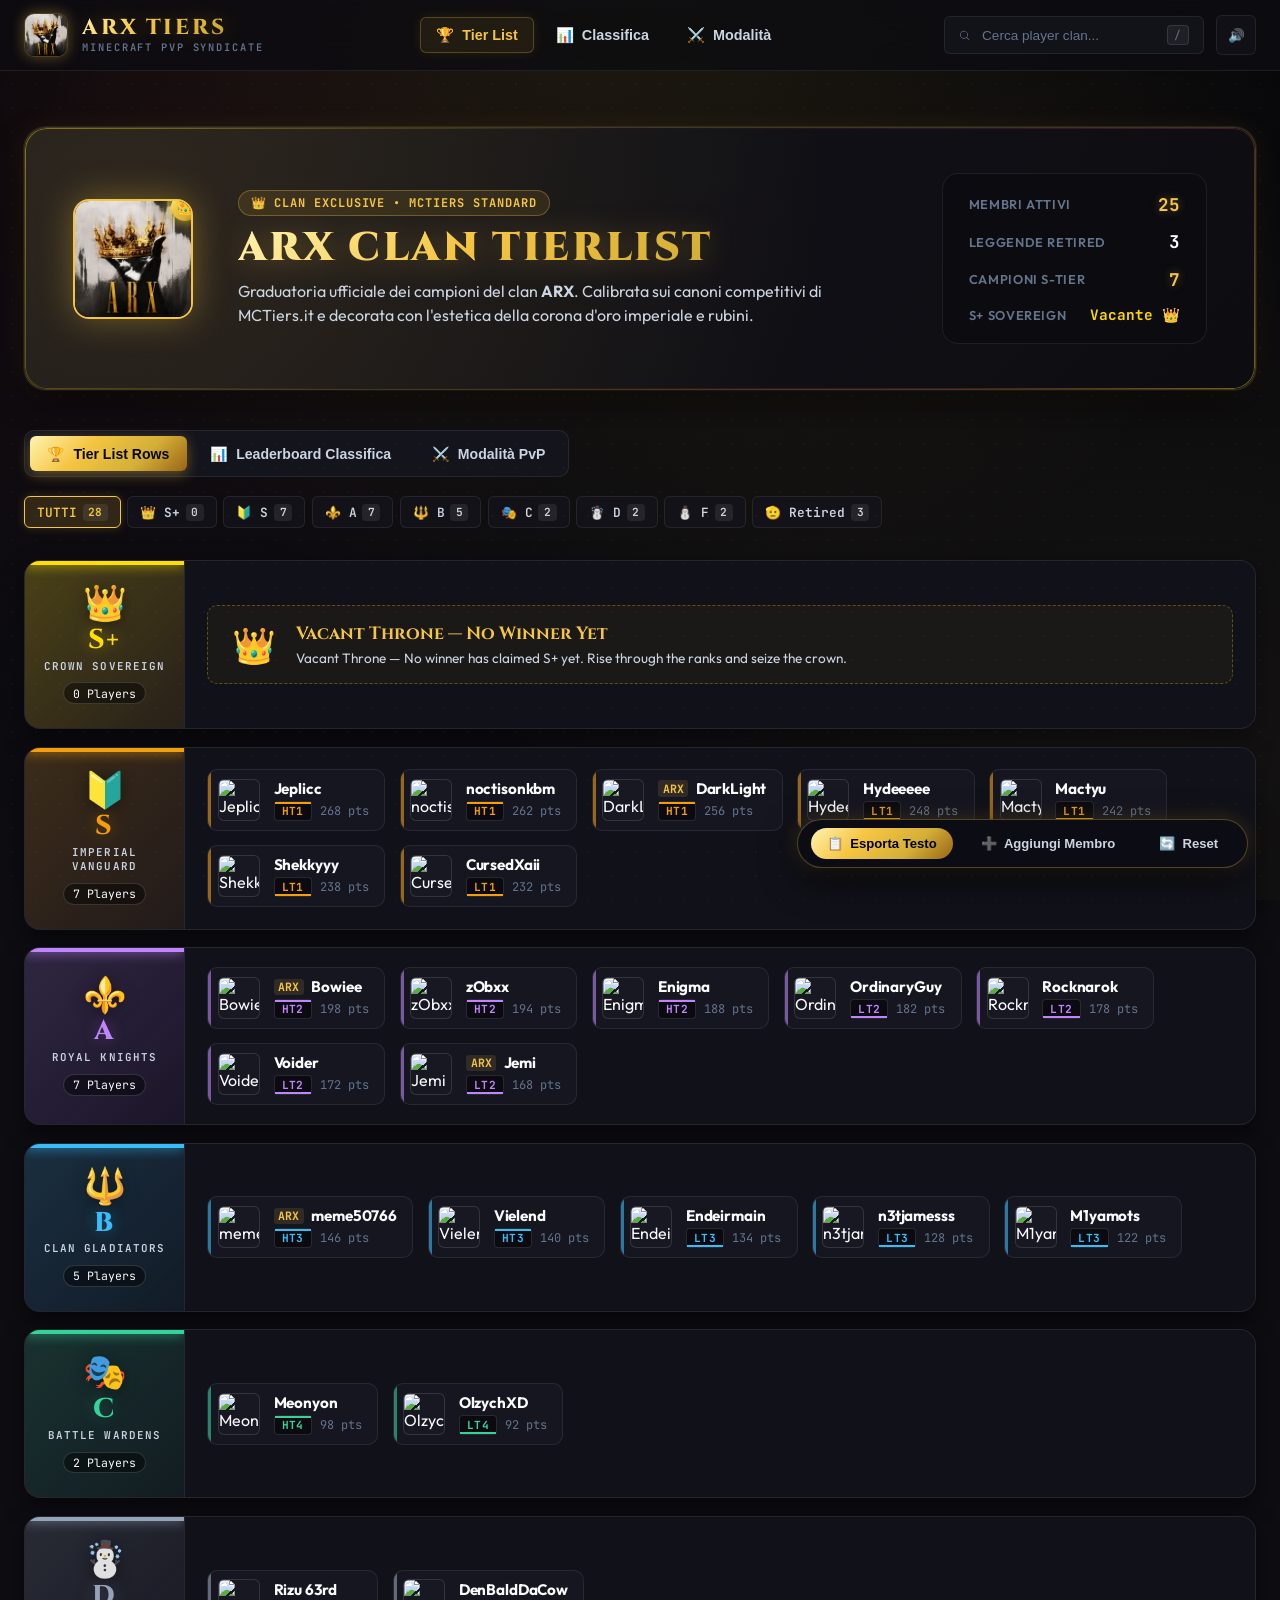
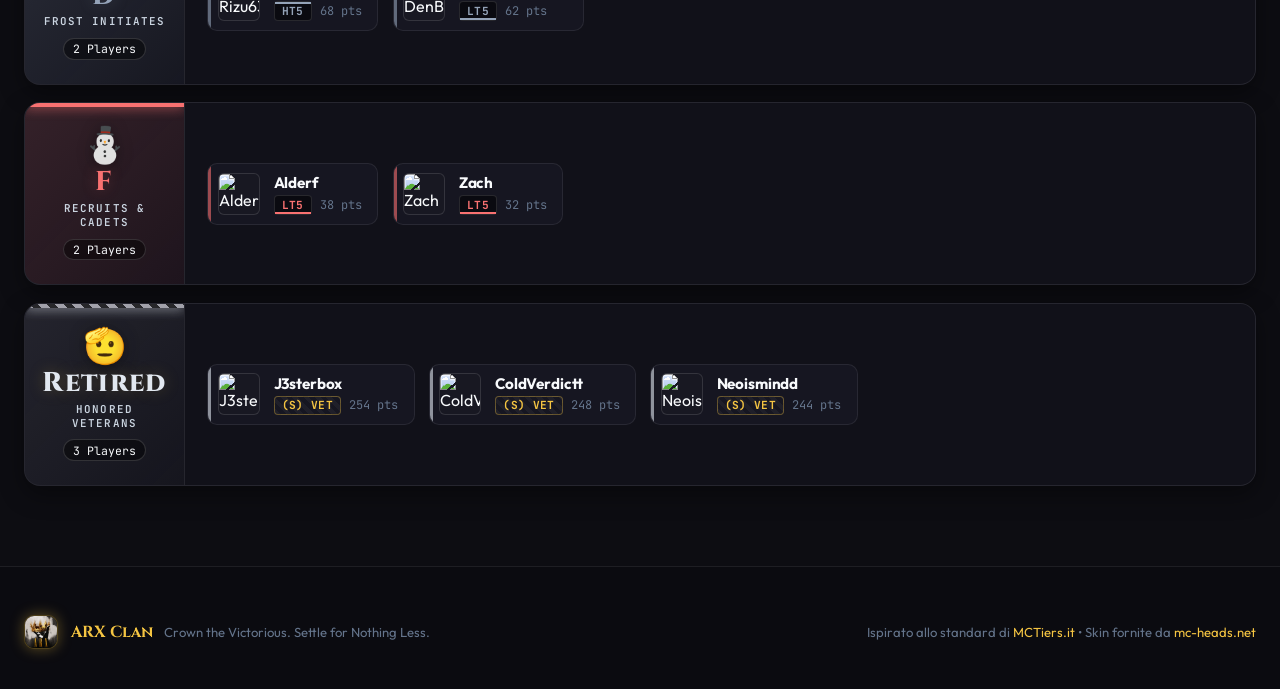
==== public/index.html @ 961ee4cd "feat(views): create standalone static tier list and GitHub Pages redirect" ====
<!DOCTYPE html>
<html lang="it" dir="ltr">
<head>
  <meta charset="UTF-8">
  <meta name="viewport" content="width=device-width, initial-scale=1.0, viewport-fit=cover">
  <title>ARX Clan | Official Minecraft PvP Tier List</title>
  <meta name="description" content="Official Minecraft PvP Tier List for clan ARX. Inspired by MCTiers standards and customized with royal crown gold and crimson aesthetics.">
  <link rel="icon" type="image/jpeg" href="images/arx_logo.jpg">
  
  <!-- Preconnect to Minecraft Avatar API -->
  <link rel="preconnect" href="https://mc-heads.net">
  <link rel="preconnect" href="https://minotar.net">
  
  <!-- CSS Stylesheet -->
  <link rel="stylesheet" href="css/arx-tierlist.css">
</head>
<body>

  <!-- Top Navigation Bar -->
  <header class="arx-header">
    <div class="nav-container">
      <a href="#" class="brand-wrapper">
        <div class="brand-logo-frame">
          <img src="images/arx_logo.jpg" alt="ARX Clan Logo" onerror="this.onerror=null; this.src='data:image/svg+xml;utf8,<svg xmlns=\'http://www.w3.org/2000/svg\' width=\'44\' height=\'44\'><rect width=\'44\' height=\'44\' fill=\'%2307070a\'/><text x=\'50%25\' y=\'65%25\' font-size=\'22\' text-anchor=\'middle\' fill=\'%23f5c542\'>👑</text></svg>';">
        </div>
        <div class="brand-titles">
          <span class="brand-name">ARX TIERS</span>
          <span class="brand-sub">Minecraft PvP Syndicate</span>
        </div>
      </a>

      <nav class="nav-menu">
        <button class="nav-link-btn active" data-view="tierlist">
          <span>🏆</span> Tier List
        </button>
        <button class="nav-link-btn" data-view="leaderboard">
          <span>📊</span> Classifica
        </button>
        <button class="nav-link-btn" data-view="gamemodes">
          <span>⚔️</span> Modalità
        </button>
      </nav>

      <div class="header-actions">
        <div class="search-bar-trigger">
          <svg width="15" height="15" fill="currentColor" viewBox="0 0 256 256"><path d="M229.66,218.34l-50.07-50.06a88.11,88.11,0,1,0-11.31,11.31l50.06,50.07a8,8,0,0,0,11.32-11.32ZM40,112a72,72,0,1,1,72,72A72.08,72.08,0,0,1,40,112Z"></path></svg>
          <input type="text" id="globalSearchInput" placeholder="Cerca player clan..." autocomplete="off">
          <kbd class="kbd-shortcut">/</kbd>
        </div>
        <button class="icon-btn" id="soundToggleBtn" title="Audio Effetti">🔊</button>
      </div>
    </div>
  </header>

  <!-- Hero Clan Banner -->
  <section class="clan-hero-banner">
    <div class="banner-glass-card">
      <div class="banner-emblem">
        <img src="images/arx_logo.jpg" alt="ARX Crown" onerror="this.onerror=null; this.src='data:image/svg+xml;utf8,<svg xmlns=\'http://www.w3.org/2000/svg\' width=\'120\' height=\'120\'><rect width=\'120\' height=\'120\' fill=\'%2307070a\'/><text x=\'50%25\' y=\'65%25\' font-size=\'50\' text-anchor=\'middle\' fill=\'%23f5c542\'>👑</text></svg>';">
        <div class="crown-badge-float">👑</div>
      </div>
      <div class="banner-info">
        <div class="clan-badge-tag">
          <span>👑</span> CLAN EXCLUSIVE • MCTIERS STANDARD
        </div>
        <h1 class="banner-title">ARX CLAN TIERLIST</h1>
        <p class="banner-desc">
          Graduatoria ufficiale dei campioni del clan <strong>ARX</strong>. Calibrata sui canoni competitivi di MCTiers.it e decorata con l'estetica della corona d'oro imperiale e rubini.
        </p>
      </div>
      <div class="banner-stats">
        <div class="stat-item">
          <span class="stat-label">Membri Attivi</span>
          <span class="stat-value gold" id="statActive">24</span>
        </div>
        <div class="stat-item">
          <span class="stat-label">Leggende Retired</span>
          <span class="stat-value" id="statRetired">3</span>
        </div>
        <div class="stat-item">
          <span class="stat-label">Campioni S-Tier</span>
          <span class="stat-value gold" id="statSTier">7</span>
        </div>
        <div class="stat-item">
          <span class="stat-label">S+ Sovereign</span>
          <span class="stat-value" style="color: #ffd700; font-size: 0.9rem;">Vacante 👑</span>
        </div>
      </div>
    </div>
  </section>

  <!-- View Switcher & Tier Filter Pills -->
  <section class="controls-container">
    <div class="view-tabs">
      <button class="view-tab-btn active" data-view="tierlist">
        <span>🏆</span> Tier List Rows
      </button>
      <button class="view-tab-btn" data-view="leaderboard">
        <span>📊</span> Leaderboard Classifica
      </button>
      <button class="view-tab-btn" data-view="gamemodes">
        <span>⚔️</span> Modalità PvP
      </button>
    </div>

    <div class="tier-pills-filter" id="tierFilterPills">
      <!-- Generated via JS -->
    </div>
  </section>

  <!-- Main Content Area -->
  <main class="tierlist-main-section" id="mainContentArea">
    <!-- Rendered dynamically via arx-app.js -->
  </main>

  <!-- Floating Editor / Action Bar -->
  <div class="editor-floating-bar">
    <button class="editor-btn primary" id="exportTierlistBtn" title="Esporta Tier List in testo">
      <span>📋</span> Esporta Testo
    </button>
    <button class="editor-btn ghost" id="addMemberBtn" title="Aggiungi nuovo membro">
      <span>➕</span> Aggiungi Membro
    </button>
    <button class="editor-btn ghost" id="resetRosterBtn" title="Ripristina roster iniziale">
      <span>🔄</span> Reset
    </button>
  </div>

  <!-- Player 3D Skin Modal Backdrop -->
  <div class="modal-backdrop" id="playerModalBackdrop">
    <div id="playerModalContent">
      <!-- Populated dynamically via openPlayerModal() -->
    </div>
  </div>

  <!-- Floating Toast Notification -->
  <div class="toast-notice" id="toastNotice">
    <span>👑</span> <span>Notifica ARX</span>
  </div>

  <!-- Footer -->
  <footer class="arx-footer">
    <div class="footer-content">
      <div class="footer-brand">
        <div class="brand-logo-frame" style="width: 34px; height: 34px;">
          <img src="images/arx_logo.jpg" alt="ARX">
        </div>
        <div>
          <span style="font-family: var(--font-display); font-weight: 700; color: var(--gold-primary);">ARX Clan</span>
          <span style="color: var(--text-muted); font-size: 0.82rem; margin-left: 0.5rem;">Crown the Victorious. Settle for Nothing Less.</span>
        </div>
      </div>
      <div class="footer-meta">
        Ispirato allo standard di <a href="https://www.mctiers.it/" target="_blank" rel="noopener noreferrer">MCTiers.it</a> • Skin fornite da <a href="https://mc-heads.net/" target="_blank" rel="noopener noreferrer">mc-heads.net</a>
      </div>
    </div>
  </footer>

  <!-- Scripts -->
  <script src="js/arx-data.js"></script>
  <script src="js/arx-app.js"></script>
</body>
</html>
---- public/css/arx-tierlist.css ----
/* ==========================================================================
   ARX CLAN TIER LIST - OFFICIAL STYLESHEET
   Inspired by MCTiers.it Architecture & Tailored to ARX Royal Crown Branding
   ========================================================================== */

@import url('https://fonts.googleapis.com/css2?family=Cinzel:wght@600;700;800;900&family=Outfit:wght@400;500;600;700;800&family=JetBrains+Mono:wght@500;600;700&display=swap');

:root {
  /* ARX Clan Color Palette - Derived from Royal Crown & Ruby Logo */
  --bg-darkest: #07070a;
  --bg-body: #0d0d12;
  --bg-card: #14141d;
  --bg-card-hover: #1b1b26;
  --bg-surface: #20202e;
  --bg-sunken: #0a0a0f;
  
  /* Imperial Gold Tones */
  --gold-pure: #ffd700;
  --gold-primary: #f5c542;
  --gold-accent: #e5a93c;
  --gold-dim: #996515;
  --gold-dark: #4d330b;
  --gold-glow: rgba(245, 197, 66, 0.35);
  --gold-glow-subtle: rgba(245, 197, 66, 0.12);
  --gold-gradient: linear-gradient(135deg, #fff3b0 0%, #f5c542 35%, #d4af37 70%, #996515 100%);
  --gold-border: rgba(245, 197, 66, 0.3);

  /* Ruby Jewel Highlights */
  --ruby-pure: #e63946;
  --ruby-dark: #8b0000;
  --ruby-glow: rgba(230, 57, 70, 0.35);

  /* Typography */
  --font-display: 'Cinzel', Georgia, serif;
  --font-sans: 'Outfit', -apple-system, BlinkMacSystemFont, 'Segoe UI', Roboto, sans-serif;
  --font-mono: 'JetBrains Mono', monospace;

  /* Text Colors */
  --text-main: #f8fafc;
  --text-secondary: #cbd5e1;
  --text-muted: #64748b;
  --text-dim: #475569;

  /* MCTiers Plate & Border Tokens */
  --border-rule: rgba(255, 255, 255, 0.08);
  --border-rule-strong: rgba(245, 197, 66, 0.25);
  --shadow-panel: 0 16px 36px -8px rgba(0, 0, 0, 0.65), 0 0 0 1px var(--border-rule);
  --shadow-gold: 0 8px 30px -4px rgba(245, 197, 66, 0.22);
  --radius-sm: 6px;
  --radius-md: 10px;
  --radius-lg: 16px;
  --radius-xl: 22px;
}

*, *::before, *::after {
  box-sizing: border-box;
  margin: 0;
  padding: 0;
}

html {
  font-family: var(--font-sans);
  background-color: var(--bg-body);
  color: var(--text-main);
  color-scheme: dark;
  scroll-behavior: smooth;
  -webkit-font-smoothing: antialiased;
}

body {
  min-height: 100vh;
  display: flex;
  flex-direction: column;
  position: relative;
  overflow-x: hidden;
  background: 
    radial-gradient(circle at 50% 0%, rgba(245, 197, 66, 0.09) 0%, transparent 60%),
    radial-gradient(circle at 10% 20%, rgba(230, 57, 70, 0.05) 0%, transparent 40%),
    radial-gradient(circle at 90% 80%, rgba(245, 197, 66, 0.04) 0%, transparent 50%),
    linear-gradient(180deg, var(--bg-darkest) 0%, var(--bg-body) 100%);
  background-attachment: fixed;
}

/* Gritty subtle textured overlay */
body::before {
  content: "";
  position: fixed;
  inset: 0;
  background-image: radial-gradient(rgba(255, 255, 255, 0.03) 1px, transparent 1px);
  background-size: 24px 24px;
  pointer-events: none;
  z-index: 0;
}

/* --------------------------------------------------------------------------
   HEADER & NAVIGATION
   -------------------------------------------------------------------------- */
.arx-header {
  position: sticky;
  top: 0;
  z-index: 100;
  background: rgba(13, 13, 18, 0.82);
  backdrop-filter: blur(18px) saturate(180%);
  border-bottom: 1px solid var(--border-rule);
  transition: border-color 0.2s ease, background 0.2s ease;
}

.arx-header.scrolled {
  border-bottom-color: rgba(245, 197, 66, 0.25);
  box-shadow: 0 10px 30px rgba(0, 0, 0, 0.5);
}

.nav-container {
  max-width: 1380px;
  margin: 0 auto;
  padding: 0 1.5rem;
  height: 70px;
  display: flex;
  align-items: center;
  justify-content: space-between;
  gap: 1.5rem;
}

.brand-wrapper {
  display: flex;
  align-items: center;
  gap: 0.9rem;
  text-decoration: none;
  color: inherit;
  transition: transform 0.2s ease;
}

.brand-wrapper:hover {
  transform: translateY(-1px);
}

.brand-logo-frame {
  width: 44px;
  height: 44px;
  border-radius: var(--radius-md);
  overflow: hidden;
  position: relative;
  border: 1px solid var(--gold-border);
  box-shadow: 0 0 14px var(--gold-glow);
  background: var(--bg-darkest);
  display: grid;
  place-items: center;
}

.brand-logo-frame img {
  width: 100%;
  height: 100%;
  object-fit: cover;
  transition: transform 0.3s ease;
}

.brand-wrapper:hover .brand-logo-frame img {
  transform: scale(1.08);
}

.brand-titles {
  display: flex;
  flex-direction: column;
}

.brand-name {
  font-family: var(--font-display);
  font-weight: 800;
  font-size: 1.35rem;
  letter-spacing: 0.12em;
  background: var(--gold-gradient);
  -webkit-background-clip: text;
  -webkit-text-fill-color: transparent;
  line-height: 1.1;
  text-shadow: 0 0 20px rgba(245, 197, 66, 0.3);
}

.brand-sub {
  font-family: var(--font-mono);
  font-size: 0.65rem;
  letter-spacing: 0.18em;
  color: var(--text-muted);
  text-transform: uppercase;
  font-weight: 600;
}

/* Nav Links */
.nav-menu {
  display: flex;
  align-items: center;
  gap: 0.35rem;
  list-style: none;
}

.nav-link-btn {
  display: inline-flex;
  align-items: center;
  gap: 0.5rem;
  padding: 0.55rem 0.95rem;
  border-radius: var(--radius-sm);
  color: var(--text-secondary);
  font-size: 0.9rem;
  font-weight: 600;
  text-decoration: none;
  transition: all 0.18s ease;
  border: 1px solid transparent;
  background: transparent;
  cursor: pointer;
}

.nav-link-btn:hover {
  color: var(--text-main);
  background: rgba(255, 255, 255, 0.05);
}

.nav-link-btn.active {
  color: var(--gold-primary);
  background: rgba(245, 197, 66, 0.08);
  border-color: rgba(245, 197, 66, 0.25);
  box-shadow: 0 0 12px rgba(245, 197, 66, 0.1);
}

/* Header Utilities */
.header-actions {
  display: flex;
  align-items: center;
  gap: 0.75rem;
}

.search-bar-trigger {
  display: flex;
  align-items: center;
  gap: 0.7rem;
  background: rgba(20, 20, 29, 0.8);
  border: 1px solid var(--border-rule);
  padding: 0.45rem 0.9rem;
  border-radius: var(--radius-sm);
  color: var(--text-muted);
  font-size: 0.85rem;
  cursor: pointer;
  transition: all 0.2s ease;
  min-width: 210px;
}

.search-bar-trigger:hover,
.search-bar-trigger:focus-within {
  border-color: var(--gold-border);
  background: var(--bg-card);
  color: var(--text-secondary);
  box-shadow: 0 0 16px rgba(245, 197, 66, 0.12);
}

.search-bar-trigger input {
  background: transparent;
  border: none;
  color: var(--text-main);
  outline: none;
  font-size: 0.85rem;
  width: 100%;
}

.search-bar-trigger input::placeholder {
  color: var(--text-muted);
}

.kbd-shortcut {
  font-family: var(--font-mono);
  font-size: 0.7rem;
  padding: 0.15rem 0.4rem;
  background: rgba(255, 255, 255, 0.06);
  border-radius: 4px;
  border: 1px solid rgba(255, 255, 255, 0.1);
  color: var(--text-muted);
}

.icon-btn {
  width: 40px;
  height: 40px;
  border-radius: var(--radius-sm);
  background: rgba(20, 20, 29, 0.6);
  border: 1px solid var(--border-rule);
  color: var(--text-secondary);
  display: grid;
  place-items: center;
  cursor: pointer;
  transition: all 0.2s ease;
}

.icon-btn:hover {
  background: var(--bg-card);
  border-color: var(--gold-border);
  color: var(--gold-primary);
  box-shadow: 0 0 14px rgba(245, 197, 66, 0.15);
}

/* --------------------------------------------------------------------------
   HERO CLAN BANNER
   -------------------------------------------------------------------------- */
.clan-hero-banner {
  position: relative;
  padding: 3.5rem 1.5rem 2.5rem;
  max-width: 1380px;
  margin: 0 auto;
  width: 100%;
  overflow: hidden;
}

.banner-glass-card {
  position: relative;
  background: linear-gradient(135deg, rgba(20, 20, 29, 0.85) 0%, rgba(13, 13, 18, 0.95) 100%);
  border: 1px solid rgba(245, 197, 66, 0.22);
  border-radius: var(--radius-xl);
  padding: 2.8rem 3rem;
  display: grid;
  grid-template-columns: auto 1fr auto;
  align-items: center;
  gap: 2.8rem;
  box-shadow: var(--shadow-panel), 0 0 30px rgba(245, 197, 66, 0.08);
  overflow: hidden;
}

.banner-glass-card::before {
  content: "";
  position: absolute;
  top: -50%;
  left: -20%;
  width: 140%;
  height: 200%;
  background: radial-gradient(circle at 20% 40%, rgba(245, 197, 66, 0.12) 0%, transparent 50%);
  pointer-events: none;
}

.banner-glass-card::after {
  content: "";
  position: absolute;
  inset: 0;
  border-radius: var(--radius-xl);
  padding: 1px;
  background: linear-gradient(135deg, rgba(255, 215, 0, 0.45), transparent 40%, rgba(230, 57, 70, 0.25) 80%, rgba(255, 215, 0, 0.45));
  -webkit-mask: linear-gradient(#fff 0 0) content-box, linear-gradient(#fff 0 0);
  -webkit-mask-composite: xor;
  mask-composite: exclude;
  pointer-events: none;
}

.banner-emblem {
  position: relative;
  width: 120px;
  height: 120px;
  border-radius: var(--radius-lg);
  overflow: hidden;
  border: 2px solid var(--gold-primary);
  box-shadow: 0 0 35px var(--gold-glow), inset 0 0 15px rgba(0, 0, 0, 0.8);
  background: #000;
  flex-shrink: 0;
}

.banner-emblem img {
  width: 100%;
  height: 100%;
  object-fit: cover;
  transition: transform 0.4s ease;
}

.banner-glass-card:hover .banner-emblem img {
  transform: scale(1.06);
}

.crown-badge-float {
  position: absolute;
  top: -8px;
  right: -8px;
  background: var(--gold-gradient);
  color: #000;
  width: 28px;
  height: 28px;
  border-radius: 50%;
  display: grid;
  place-items: center;
  font-size: 0.95rem;
  box-shadow: 0 0 12px rgba(255, 215, 0, 0.8);
  z-index: 2;
  animation: pulseCrown 3s ease-in-out infinite;
}

@keyframes pulseCrown {
  0%, 100% { transform: scale(1); filter: drop-shadow(0 0 4px gold); }
  50% { transform: scale(1.12); filter: drop-shadow(0 0 10px gold); }
}

.banner-info {
  display: flex;
  flex-direction: column;
  gap: 0.6rem;
  z-index: 1;
}

.clan-badge-tag {
  display: inline-flex;
  align-items: center;
  gap: 0.45rem;
  padding: 0.25rem 0.75rem;
  border-radius: 50px;
  background: rgba(245, 197, 66, 0.1);
  border: 1px solid rgba(245, 197, 66, 0.3);
  color: var(--gold-primary);
  font-family: var(--font-mono);
  font-size: 0.75rem;
  font-weight: 700;
  letter-spacing: 0.08em;
  width: fit-content;
}

.banner-title {
  font-family: var(--font-display);
  font-size: 2.5rem;
  font-weight: 900;
  letter-spacing: 0.06em;
  line-height: 1.1;
  background: var(--gold-gradient);
  -webkit-background-clip: text;
  -webkit-text-fill-color: transparent;
  filter: drop-shadow(0 2px 14px rgba(245, 197, 66, 0.3));
}

.banner-desc {
  font-size: 1rem;
  color: var(--text-secondary);
  max-width: 650px;
  line-height: 1.5;
}

.banner-stats {
  display: flex;
  flex-direction: column;
  gap: 0.9rem;
  background: rgba(10, 10, 15, 0.6);
  padding: 1.2rem 1.6rem;
  border-radius: var(--radius-lg);
  border: 1px solid var(--border-rule);
  min-width: 220px;
  z-index: 1;
}

.stat-item {
  display: flex;
  justify-content: space-between;
  align-items: center;
  gap: 1.5rem;
}

.stat-label {
  font-size: 0.8rem;
  color: var(--text-muted);
  font-weight: 600;
  text-transform: uppercase;
  letter-spacing: 0.05em;
}

.stat-value {
  font-family: var(--font-mono);
  font-size: 1.1rem;
  font-weight: 700;
  color: var(--text-main);
}

.stat-value.gold {
  color: var(--gold-primary);
  text-shadow: 0 0 10px rgba(245, 197, 66, 0.4);
}

/* --------------------------------------------------------------------------
   VIEW CONTROLS & TIER FILTER BAR
   -------------------------------------------------------------------------- */
.controls-container {
  max-width: 1380px;
  margin: 0 auto 2rem;
  padding: 0 1.5rem;
  display: flex;
  flex-wrap: wrap;
  align-items: center;
  justify-content: space-between;
  gap: 1.2rem;
}

.view-tabs {
  display: inline-flex;
  align-items: center;
  gap: 0.35rem;
  background: var(--bg-card);
  padding: 0.3rem;
  border-radius: var(--radius-md);
  border: 1px solid var(--border-rule);
}

.view-tab-btn {
  display: inline-flex;
  align-items: center;
  gap: 0.5rem;
  padding: 0.6rem 1.1rem;
  border-radius: var(--radius-sm);
  background: transparent;
  border: none;
  color: var(--text-secondary);
  font-weight: 600;
  font-size: 0.88rem;
  cursor: pointer;
  transition: all 0.2s ease;
}

.view-tab-btn:hover {
  color: var(--text-main);
  background: rgba(255, 255, 255, 0.04);
}

.view-tab-btn.active {
  background: var(--gold-gradient);
  color: #07070a;
  font-weight: 700;
  box-shadow: 0 4px 14px rgba(245, 197, 66, 0.35);
}

.tier-pills-filter {
  display: flex;
  flex-wrap: wrap;
  align-items: center;
  gap: 0.4rem;
}

.pill-filter-btn {
  display: inline-flex;
  align-items: center;
  gap: 0.35rem;
  padding: 0.4rem 0.75rem;
  border-radius: var(--radius-sm);
  background: rgba(20, 20, 29, 0.7);
  border: 1px solid var(--border-rule);
  color: var(--text-secondary);
  font-size: 0.8rem;
  font-weight: 600;
  font-family: var(--font-mono);
  cursor: pointer;
  transition: all 0.18s ease;
}

.pill-filter-btn:hover {
  border-color: rgba(245, 197, 66, 0.3);
  color: var(--text-main);
  transform: translateY(-1px);
}

.pill-filter-btn.active {
  background: rgba(245, 197, 66, 0.15);
  border-color: var(--gold-primary);
  color: var(--gold-primary);
  box-shadow: 0 0 10px rgba(245, 197, 66, 0.2);
}

.pill-count {
  background: rgba(255, 255, 255, 0.08);
  padding: 0.1rem 0.35rem;
  border-radius: 4px;
  font-size: 0.7rem;
}

/* --------------------------------------------------------------------------
   MCTIERS TIERLIST ROWS LAYOUT
   -------------------------------------------------------------------------- */
.tierlist-main-section {
  max-width: 1380px;
  margin: 0 auto;
  padding: 0 1.5rem 5rem;
  width: 100%;
}

.tier-rows-wrapper {
  display: flex;
  flex-direction: column;
  gap: 1.1rem;
}

.tier-row {
  display: grid;
  grid-template-columns: 160px 1fr;
  background: var(--bg-card);
  border-radius: var(--radius-lg);
  border: 1px solid var(--border-rule);
  overflow: hidden;
  transition: all 0.25s ease;
  box-shadow: 0 8px 24px rgba(0, 0, 0, 0.4);
}

.tier-row:hover {
  border-color: rgba(245, 197, 66, 0.35);
  box-shadow: 0 12px 32px rgba(0, 0, 0, 0.55), 0 0 20px rgba(245, 197, 66, 0.08);
  transform: translateY(-2px);
}

/* Left Tier Badge Plate */
.tier-badge-plate {
  display: flex;
  flex-direction: column;
  align-items: center;
  justify-content: center;
  padding: 1.5rem 1rem;
  position: relative;
  text-align: center;
  user-select: none;
  overflow: hidden;
  border-right: 1px solid var(--border-rule);
}

.tier-badge-plate::before {
  content: "";
  position: absolute;
  inset: 0;
  background: var(--tier-bg);
  opacity: 0.9;
  z-index: 0;
}

.tier-badge-plate::after {
  content: "";
  position: absolute;
  top: 0;
  left: 0;
  right: 0;
  height: 4px;
  background: var(--tier-color);
  box-shadow: 0 0 12px var(--tier-color);
  z-index: 1;
}

.tier-row.retired .tier-badge-plate::after {
  background: repeating-linear-gradient(45deg, #a1a1aa, #a1a1aa 6px, #27272a 6px, #27272a 12px);
}

.tier-symbol {
  font-size: 2.2rem;
  line-height: 1;
  margin-bottom: 0.35rem;
  position: relative;
  z-index: 1;
  filter: drop-shadow(0 2px 8px rgba(0,0,0,0.4));
}

.tier-name {
  font-family: var(--font-display);
  font-weight: 800;
  font-size: 1.7rem;
  line-height: 1;
  letter-spacing: 0.05em;
  color: var(--tier-color);
  text-shadow: 0 0 16px var(--tier-glow);
  position: relative;
  z-index: 1;
}

.tier-sublabel {
  font-family: var(--font-mono);
  font-size: 0.68rem;
  font-weight: 600;
  letter-spacing: 0.1em;
  text-transform: uppercase;
  color: var(--text-secondary);
  margin-top: 0.35rem;
  position: relative;
  z-index: 1;
}

.tier-count-tag {
  position: relative;
  z-index: 1;
  margin-top: 0.6rem;
  font-family: var(--font-mono);
  font-size: 0.72rem;
  padding: 0.15rem 0.55rem;
  background: rgba(0, 0, 0, 0.45);
  border-radius: 50px;
  border: 1px solid rgba(255, 255, 255, 0.15);
  color: var(--text-main);
}

/* Right Players Roster Grid */
.tier-players-rack {
  padding: 1.2rem 1.4rem;
  display: flex;
  flex-wrap: wrap;
  align-items: center;
  align-content: center;
  gap: 0.9rem;
  min-height: 120px;
  background: rgba(16, 16, 23, 0.7);
}

/* Empty / Vacant State */
.vacant-roster-box {
  display: flex;
  align-items: center;
  gap: 1.2rem;
  padding: 1rem 1.5rem;
  background: rgba(255, 215, 0, 0.04);
  border: 1px dashed rgba(255, 215, 0, 0.3);
  border-radius: var(--radius-md);
  width: 100%;
}

.vacant-icon {
  font-size: 2.2rem;
  animation: floatVacant 3s ease-in-out infinite;
}

@keyframes floatVacant {
  0%, 100% { transform: translateY(0); }
  50% { transform: translateY(-4px); }
}

.vacant-title {
  font-family: var(--font-display);
  font-size: 1.1rem;
  font-weight: 700;
  color: var(--gold-primary);
  margin-bottom: 0.2rem;
}

.vacant-sub {
  font-size: 0.85rem;
  color: var(--text-secondary);
}

/* --------------------------------------------------------------------------
   PLAYER CARDS & MINECRAFT HEAD AVATARS
   -------------------------------------------------------------------------- */
.player-chip-card {
  display: flex;
  align-items: center;
  gap: 0.85rem;
  padding: 0.55rem 0.95rem 0.55rem 0.6rem;
  background: rgba(24, 24, 35, 0.9);
  border: 1px solid var(--border-rule);
  border-radius: var(--radius-md);
  cursor: pointer;
  transition: all 0.2s cubic-bezier(0.16, 1, 0.3, 1);
  position: relative;
  overflow: hidden;
  user-select: none;
}

.player-chip-card::before {
  content: "";
  position: absolute;
  top: 0;
  left: 0;
  width: 3px;
  height: 100%;
  background: var(--player-tier-color, var(--gold-primary));
  opacity: 0.6;
  transition: width 0.2s ease, opacity 0.2s ease;
}

.player-chip-card:hover {
  background: rgba(32, 32, 46, 0.95);
  border-color: rgba(245, 197, 66, 0.4);
  transform: translateY(-3px) scale(1.02);
  box-shadow: 0 8px 20px rgba(0, 0, 0, 0.5), 0 0 16px rgba(245, 197, 66, 0.15);
}

.player-chip-card:hover::before {
  width: 4px;
  opacity: 1;
}

.player-head-frame {
  width: 42px;
  height: 42px;
  border-radius: 6px;
  background: #181822;
  border: 1px solid rgba(255, 255, 255, 0.12);
  display: grid;
  place-items: center;
  overflow: hidden;
  flex-shrink: 0;
  position: relative;
}

.player-head-frame img {
  width: 100%;
  height: 100%;
  image-rendering: pixelated;
  image-rendering: -moz-crisp-edges;
  image-rendering: crisp-edges;
  transition: transform 0.2s ease;
}

.player-chip-card:hover .player-head-frame img {
  transform: scale(1.12);
}

.player-meta {
  display: flex;
  flex-direction: column;
  gap: 0.18rem;
  min-width: 0;
}

.player-name-row {
  display: flex;
  align-items: center;
  gap: 0.45rem;
}

.clan-prefix {
  font-family: var(--font-mono);
  font-size: 0.72rem;
  font-weight: 700;
  color: var(--gold-primary);
  background: rgba(245, 197, 66, 0.12);
  padding: 0.05rem 0.3rem;
  border-radius: 3px;
}

.player-ign {
  font-weight: 700;
  font-size: 0.95rem;
  color: var(--text-main);
  white-space: nowrap;
  letter-spacing: -0.01em;
}

.player-sub-row {
  display: flex;
  align-items: center;
  gap: 0.5rem;
}

/* MCTiers Style Plate Badge */
.mctiers-plate {
  display: inline-flex;
  align-items: center;
  justify-content: center;
  position: relative;
  font-family: var(--font-mono);
  font-weight: 700;
  font-size: 0.7rem;
  padding: 0.12rem 0.45rem;
  border-radius: 4px;
  background: rgba(0, 0, 0, 0.5);
  border: 1px solid rgba(255, 255, 255, 0.12);
  color: var(--player-tier-color, #fff);
  letter-spacing: 0.03em;
}

.mctiers-plate.ht::before {
  content: "";
  position: absolute;
  top: 0;
  left: 0;
  right: 0;
  height: 2px;
  background: currentColor;
}

.mctiers-plate.lt::before {
  content: "";
  position: absolute;
  bottom: 0;
  left: 0;
  right: 0;
  height: 2px;
  background: currentColor;
}

/* Retired Hatched Badge */
.mctiers-plate.retired-hatch {
  background: repeating-linear-gradient(45deg, rgba(255,255,255,0.04), rgba(255,255,255,0.04) 4px, transparent 4px, transparent 8px);
  border-color: rgba(245, 197, 66, 0.35);
  color: var(--gold-primary);
}

.player-pts {
  font-family: var(--font-mono);
  font-size: 0.75rem;
  color: var(--text-muted);
}

/* --------------------------------------------------------------------------
   LEADERBOARD TABLE VIEW
   -------------------------------------------------------------------------- */
.leaderboard-table-container {
  background: var(--bg-card);
  border-radius: var(--radius-lg);
  border: 1px solid var(--border-rule);
  overflow: hidden;
  box-shadow: var(--shadow-panel);
}

.leaderboard-table {
  width: 100%;
  border-collapse: collapse;
  text-align: left;
}

.leaderboard-table th {
  padding: 1.1rem 1.4rem;
  font-family: var(--font-mono);
  font-size: 0.78rem;
  font-weight: 700;
  text-transform: uppercase;
  letter-spacing: 0.08em;
  color: var(--text-muted);
  background: rgba(10, 10, 15, 0.7);
  border-bottom: 1px solid var(--border-rule);
}

.leaderboard-table td {
  padding: 1.05rem 1.4rem;
  border-bottom: 1px solid rgba(255, 255, 255, 0.04);
  vertical-align: middle;
  transition: background 0.15s ease;
}

.leaderboard-table tr:hover td {
  background: rgba(245, 197, 66, 0.04);
}

.leaderboard-table tr.clickable {
  cursor: pointer;
}

.rank-col {
  width: 60px;
}

.rank-pill {
  font-family: var(--font-display);
  font-weight: 800;
  font-size: 1.15rem;
  color: var(--text-muted);
  display: inline-flex;
  align-items: center;
  justify-content: center;
  width: 32px;
  height: 32px;
  border-radius: 50%;
}

.rank-pill.gold {
  color: #07070a;
  background: var(--gold-gradient);
  box-shadow: 0 0 15px rgba(245, 197, 66, 0.6);
}

.rank-pill.silver {
  color: #07070a;
  background: linear-gradient(135deg, #f1f5f9, #94a3b8);
  box-shadow: 0 0 12px rgba(148, 163, 184, 0.4);
}

.rank-pill.bronze {
  color: #07070a;
  background: linear-gradient(135deg, #fed7aa, #b45309);
  box-shadow: 0 0 12px rgba(180, 83, 9, 0.4);
}

.player-profile-cell {
  display: flex;
  align-items: center;
  gap: 1rem;
}

.title-badge {
  display: inline-flex;
  align-items: center;
  gap: 0.4rem;
  font-size: 0.75rem;
  font-weight: 600;
  padding: 0.2rem 0.55rem;
  border-radius: 4px;
  background: rgba(255, 255, 255, 0.05);
  color: var(--text-secondary);
  border: 1px solid var(--border-rule);
}

.title-badge.maestro {
  background: rgba(245, 197, 66, 0.1);
  border-color: rgba(245, 197, 66, 0.3);
  color: var(--gold-primary);
}

.points-num {
  font-family: var(--font-mono);
  font-size: 1.05rem;
  font-weight: 700;
  color: var(--gold-primary);
  text-align: right;
  display: block;
}

/* --------------------------------------------------------------------------
   GAMEMODES MATRIX VIEW
   -------------------------------------------------------------------------- */
.modes-cards-grid {
  display: grid;
  grid-template-columns: repeat(auto-fill, minmax(320px, 1fr));
  gap: 1.5rem;
}

.mode-card {
  background: var(--bg-card);
  border-radius: var(--radius-lg);
  border: 1px solid var(--border-rule);
  padding: 1.5rem;
  display: flex;
  flex-direction: column;
  gap: 1.1rem;
  transition: all 0.25s ease;
  box-shadow: var(--shadow-panel);
}

.mode-card:hover {
  border-color: rgba(245, 197, 66, 0.3);
  transform: translateY(-2px);
  box-shadow: 0 12px 30px rgba(0, 0, 0, 0.5);
}

.mode-header {
  display: flex;
  align-items: center;
  gap: 0.9rem;
}

.mode-icon-box {
  width: 48px;
  height: 48px;
  border-radius: var(--radius-md);
  background: rgba(245, 197, 66, 0.08);
  border: 1px solid rgba(245, 197, 66, 0.25);
  display: grid;
  place-items: center;
  font-size: 1.6rem;
}

.mode-name {
  font-family: var(--font-display);
  font-size: 1.25rem;
  font-weight: 700;
  color: var(--text-main);
}

.mode-desc {
  font-size: 0.82rem;
  color: var(--text-muted);
}

.top-specialists-list {
  display: flex;
  flex-direction: column;
  gap: 0.6rem;
  border-top: 1px solid var(--border-rule);
  padding-top: 0.9rem;
}

.specialist-item {
  display: flex;
  align-items: center;
  justify-content: space-between;
  padding: 0.45rem 0.65rem;
  border-radius: var(--radius-sm);
  background: rgba(255, 255, 255, 0.02);
  transition: background 0.15s ease;
}

.specialist-item:hover {
  background: rgba(255, 255, 255, 0.06);
}

/* --------------------------------------------------------------------------
   INTERACTIVE PLAYER MODAL
   -------------------------------------------------------------------------- */
.modal-backdrop {
  position: fixed;
  inset: 0;
  background: rgba(5, 5, 8, 0.85);
  backdrop-filter: blur(14px);
  display: grid;
  place-items: center;
  z-index: 999;
  padding: 1.5rem;
  opacity: 0;
  pointer-events: none;
  transition: opacity 0.25s ease;
}

.modal-backdrop.open {
  opacity: 1;
  pointer-events: auto;
}

.player-modal-card {
  width: 100%;
  max-width: 720px;
  background: linear-gradient(135deg, #161622 0%, #0d0d14 100%);
  border: 1px solid rgba(245, 197, 66, 0.35);
  border-radius: var(--radius-xl);
  box-shadow: 0 25px 60px rgba(0, 0, 0, 0.8), 0 0 40px rgba(245, 197, 66, 0.15);
  overflow: hidden;
  position: relative;
  transform: translateY(20px) scale(0.96);
  transition: transform 0.28s cubic-bezier(0.16, 1, 0.3, 1);
}

.modal-backdrop.open .player-modal-card {
  transform: translateY(0) scale(1);
}

.modal-close-btn {
  position: absolute;
  top: 1.2rem;
  right: 1.2rem;
  width: 38px;
  height: 38px;
  border-radius: 50%;
  background: rgba(255, 255, 255, 0.06);
  border: 1px solid var(--border-rule);
  color: var(--text-muted);
  display: grid;
  place-items: center;
  cursor: pointer;
  z-index: 10;
  transition: all 0.2s ease;
}

.modal-close-btn:hover {
  background: rgba(230, 57, 70, 0.2);
  border-color: var(--ruby-pure);
  color: #fff;
  transform: rotate(90deg);
}

.modal-grid {
  display: grid;
  grid-template-columns: 240px 1fr;
}

/* Left Skin Showcase */
.modal-skin-view {
  background: radial-gradient(circle at 50% 30%, rgba(245, 197, 66, 0.15) 0%, #0a0a10 75%);
  padding: 2.5rem 1.5rem 2rem;
  display: flex;
  flex-direction: column;
  align-items: center;
  justify-content: center;
  border-right: 1px solid var(--border-rule);
  position: relative;
}

.skin-3d-body-frame {
  width: 170px;
  height: 240px;
  display: grid;
  place-items: center;
  position: relative;
  filter: drop-shadow(0 15px 25px rgba(0,0,0,0.8));
}

.skin-3d-body-frame img {
  max-width: 100%;
  max-height: 100%;
  object-fit: contain;
  image-rendering: pixelated;
  image-rendering: -moz-crisp-edges;
  image-rendering: crisp-edges;
  animation: skinFloat 4s ease-in-out infinite;
}

@keyframes skinFloat {
  0%, 100% { transform: translateY(0); }
  50% { transform: translateY(-8px); }
}

.skin-pedestal {
  position: absolute;
  bottom: 12px;
  width: 110px;
  height: 20px;
  border-radius: 50%;
  background: radial-gradient(ellipse at center, rgba(245, 197, 66, 0.4) 0%, transparent 70%);
  filter: blur(2px);
}

/* Right Profile Details */
.modal-details {
  padding: 2.2rem;
  display: flex;
  flex-direction: column;
  gap: 1.2rem;
}

.modal-player-header {
  display: flex;
  align-items: flex-start;
  justify-content: space-between;
  gap: 1rem;
}

.modal-ign {
  font-family: var(--font-display);
  font-size: 1.85rem;
  font-weight: 800;
  color: var(--text-main);
  line-height: 1.1;
}

.modal-tier-badge {
  display: inline-flex;
  align-items: center;
  gap: 0.4rem;
  padding: 0.35rem 0.85rem;
  border-radius: var(--radius-sm);
  font-family: var(--font-mono);
  font-size: 0.85rem;
  font-weight: 800;
  border: 1px solid;
}

.player-notes-box {
  background: rgba(10, 10, 15, 0.6);
  border-left: 3px solid var(--gold-primary);
  padding: 0.85rem 1rem;
  border-radius: 0 var(--radius-sm) var(--radius-sm) 0;
  font-size: 0.88rem;
  color: var(--text-secondary);
  line-height: 1.5;
}

.gamemode-tiers-row {
  display: grid;
  grid-template-columns: repeat(3, 1fr);
  gap: 0.6rem;
}

.gm-item {
  background: rgba(255, 255, 255, 0.03);
  border: 1px solid var(--border-rule);
  padding: 0.6rem;
  border-radius: var(--radius-sm);
  display: flex;
  flex-direction: column;
  gap: 0.2rem;
}

.gm-label {
  font-size: 0.72rem;
  color: var(--text-muted);
  font-weight: 600;
}

.gm-tier-val {
  font-family: var(--font-mono);
  font-size: 0.85rem;
  font-weight: 700;
  color: var(--gold-primary);
}

.modal-actions {
  display: flex;
  align-items: center;
  gap: 0.8rem;
  margin-top: 0.5rem;
}

.btn-primary {
  display: inline-flex;
  align-items: center;
  justify-content: center;
  gap: 0.6rem;
  padding: 0.65rem 1.25rem;
  border-radius: var(--radius-sm);
  background: var(--gold-gradient);
  color: #07070a;
  font-weight: 700;
  font-size: 0.88rem;
  text-decoration: none;
  border: none;
  cursor: pointer;
  transition: all 0.2s ease;
  box-shadow: 0 4px 15px rgba(245, 197, 66, 0.3);
}

.btn-primary:hover {
  transform: translateY(-2px);
  box-shadow: 0 6px 22px rgba(245, 197, 66, 0.45);
}

.btn-secondary {
  display: inline-flex;
  align-items: center;
  justify-content: center;
  gap: 0.6rem;
  padding: 0.65rem 1.15rem;
  border-radius: var(--radius-sm);
  background: rgba(255, 255, 255, 0.06);
  color: var(--text-main);
  font-weight: 600;
  font-size: 0.88rem;
  text-decoration: none;
  border: 1px solid var(--border-rule);
  cursor: pointer;
  transition: all 0.2s ease;
}

.btn-secondary:hover {
  background: rgba(255, 255, 255, 0.1);
  border-color: rgba(255, 255, 255, 0.2);
  transform: translateY(-2px);
}

/* --------------------------------------------------------------------------
   CLAN TIERLIST BUILDER / SIMULATOR TOOL
   -------------------------------------------------------------------------- */
.editor-floating-bar {
  position: fixed;
  bottom: 2rem;
  right: 2rem;
  z-index: 90;
  display: flex;
  align-items: center;
  gap: 0.75rem;
  background: rgba(13, 13, 20, 0.92);
  backdrop-filter: blur(16px);
  padding: 0.5rem 0.8rem;
  border-radius: 50px;
  border: 1px solid var(--gold-border);
  box-shadow: 0 12px 36px rgba(0, 0, 0, 0.7), 0 0 20px rgba(245, 197, 66, 0.2);
}

.editor-btn {
  display: inline-flex;
  align-items: center;
  gap: 0.45rem;
  padding: 0.5rem 1rem;
  border-radius: 50px;
  font-size: 0.82rem;
  font-weight: 700;
  cursor: pointer;
  border: none;
  transition: all 0.2s ease;
}

.editor-btn.primary {
  background: var(--gold-gradient);
  color: #000;
}

.editor-btn.ghost {
  background: transparent;
  color: var(--text-secondary);
}

.editor-btn.ghost:hover {
  color: #fff;
  background: rgba(255, 255, 255, 0.08);
}

/* Toast Notifications */
.toast-notice {
  position: fixed;
  bottom: 2rem;
  left: 50%;
  transform: translateX(-50%) translateY(60px);
  background: #181824;
  border: 1px solid var(--gold-border);
  box-shadow: 0 10px 30px rgba(0, 0, 0, 0.7);
  padding: 0.75rem 1.5rem;
  border-radius: 50px;
  color: var(--gold-primary);
  font-weight: 700;
  font-size: 0.9rem;
  display: flex;
  align-items: center;
  gap: 0.6rem;
  z-index: 1000;
  opacity: 0;
  transition: all 0.3s cubic-bezier(0.16, 1, 0.3, 1);
  pointer-events: none;
}

.toast-notice.show {
  transform: translateX(-50%) translateY(0);
  opacity: 1;
}

/* --------------------------------------------------------------------------
   FOOTER
   -------------------------------------------------------------------------- */
.arx-footer {
  margin-top: auto;
  border-top: 1px solid var(--border-rule);
  background: rgba(10, 10, 15, 0.8);
  padding: 3rem 1.5rem 2.5rem;
}

.footer-content {
  max-width: 1380px;
  margin: 0 auto;
  display: flex;
  flex-wrap: wrap;
  align-items: center;
  justify-content: space-between;
  gap: 1.5rem;
}

.footer-brand {
  display: flex;
  align-items: center;
  gap: 0.8rem;
}

.footer-meta {
  font-size: 0.82rem;
  color: var(--text-muted);
}

.footer-meta a {
  color: var(--gold-primary);
  text-decoration: none;
}

.footer-meta a:hover {
  text-decoration: underline;
}

/* --------------------------------------------------------------------------
   RESPONSIVE DESIGN BREAKPOINTS
   -------------------------------------------------------------------------- */
@media (max-width: 1024px) {
  .banner-glass-card {
    grid-template-columns: 1fr;
    padding: 2.2rem;
    gap: 1.8rem;
  }
  
  .banner-emblem {
    width: 90px;
    height: 90px;
  }

  .banner-stats {
    flex-direction: row;
    flex-wrap: wrap;
    justify-content: space-around;
  }

  .modal-grid {
    grid-template-columns: 1fr;
  }

  .modal-skin-view {
    border-right: none;
    border-bottom: 1px solid var(--border-rule);
    padding: 1.8rem 1rem;
  }

  .skin-3d-body-frame {
    height: 180px;
  }
}

@media (max-width: 768px) {
  .tier-row {
    grid-template-columns: 1fr;
  }

  .tier-badge-plate {
    border-right: none;
    border-bottom: 1px solid var(--border-rule);
    flex-direction: row;
    justify-content: space-between;
    padding: 0.9rem 1.2rem;
  }

  .tier-badge-plate::after {
    top: auto;
    bottom: 0;
  }

  .tier-symbol {
    font-size: 1.5rem;
    margin-bottom: 0;
  }

  .tier-name {
    font-size: 1.3rem;
  }

  .tier-count-tag {
    margin-top: 0;
  }

  .nav-menu {
    display: none;
  }

  .search-bar-trigger {
    min-width: 140px;
  }

  .banner-title {
    font-size: 1.8rem;
  }
}
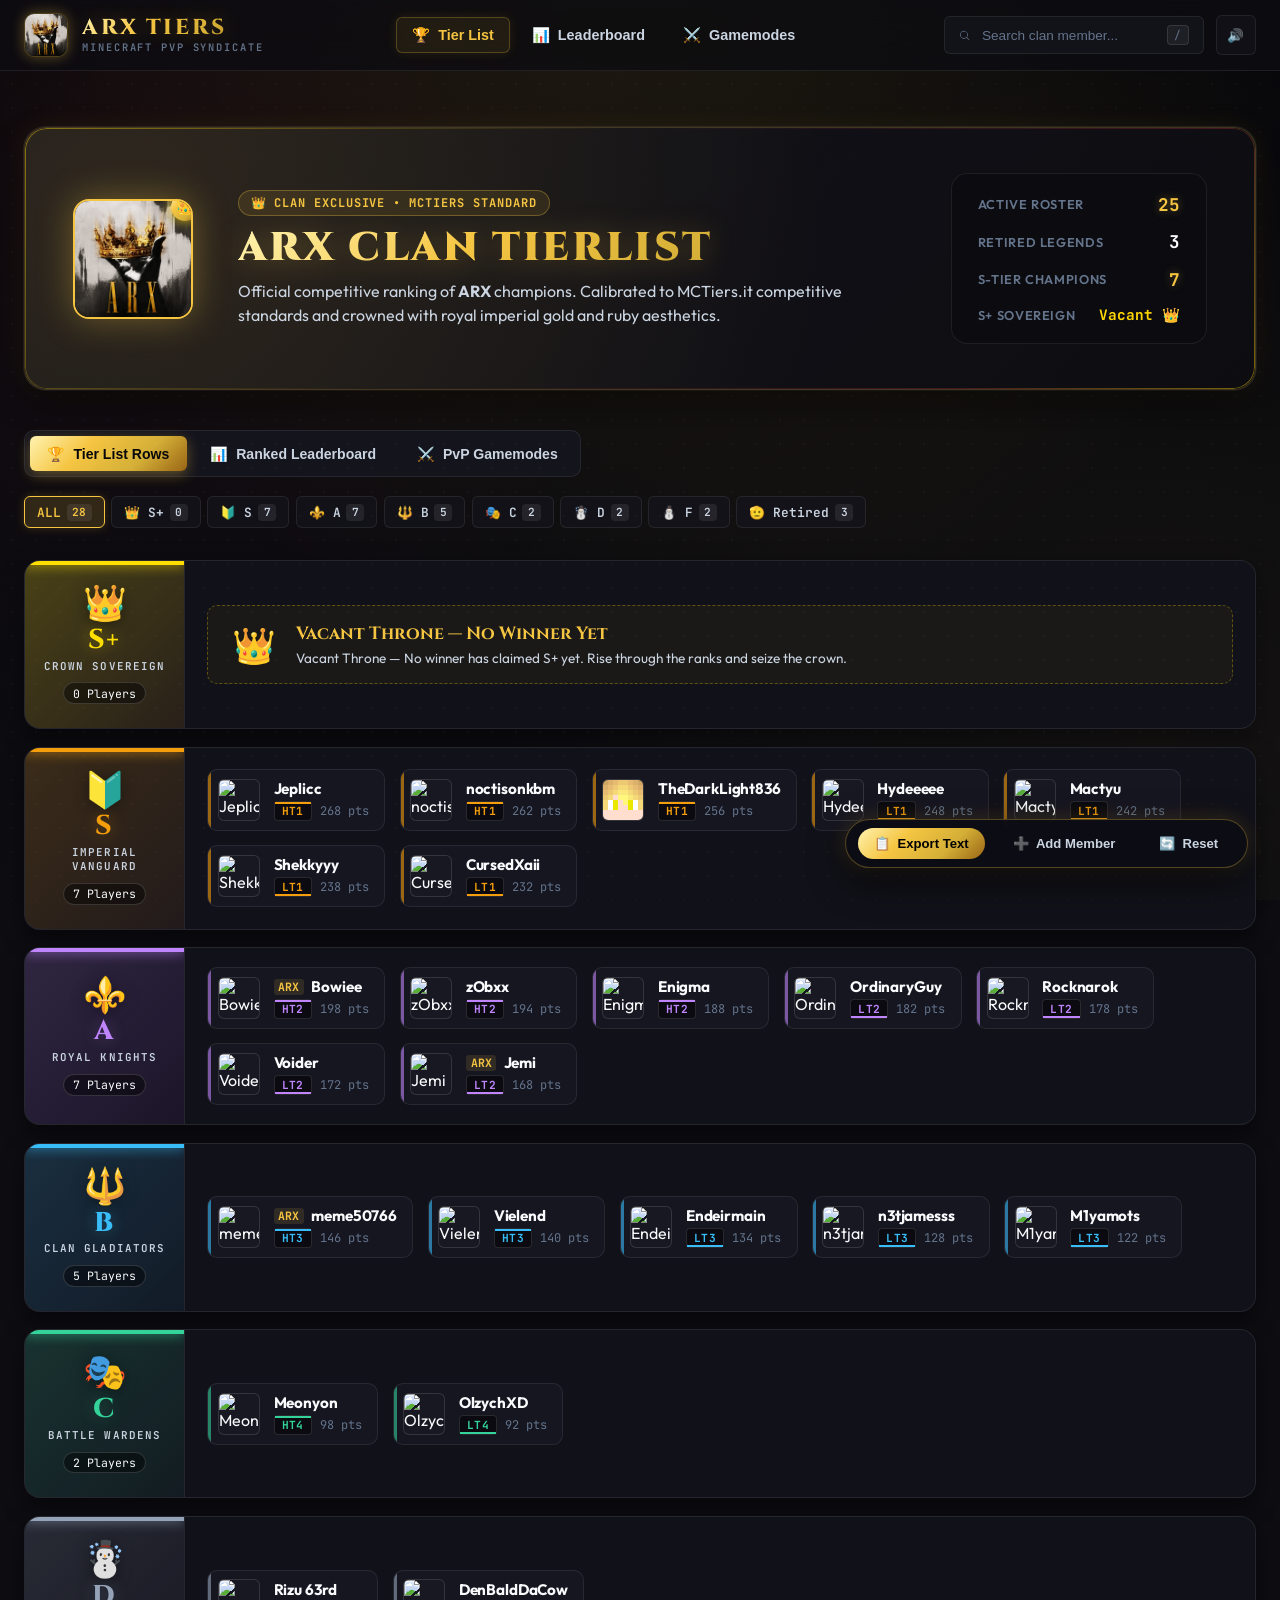
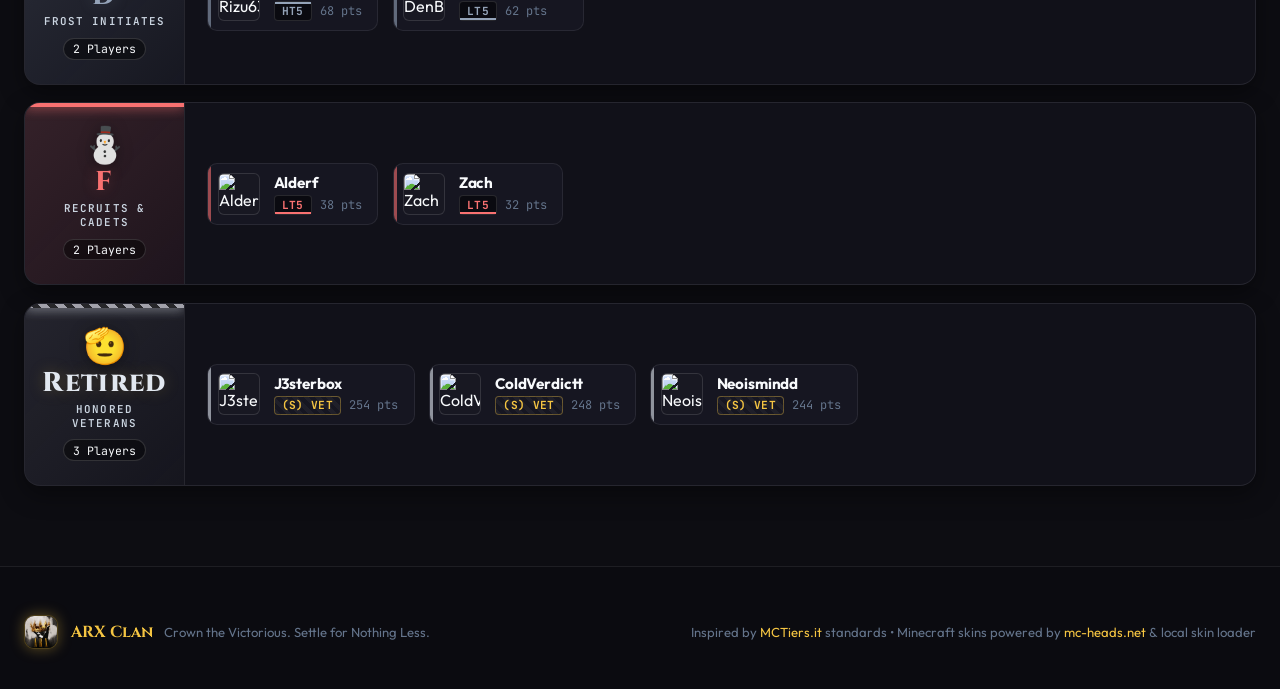
==== commit a822843f: "i18n: translate entire UI, titles, and combat documentation to English" ====
--- a/public/index.html
+++ b/public/index.html
@@ -1,5 +1,5 @@
 <!DOCTYPE html>
-<html lang="it" dir="ltr">
+<html lang="en" dir="ltr">
 <head>
   <meta charset="UTF-8">
   <meta name="viewport" content="width=device-width, initial-scale=1.0, viewport-fit=cover">
@@ -34,20 +34,20 @@
           <span>🏆</span> Tier List
         </button>
         <button class="nav-link-btn" data-view="leaderboard">
-          <span>📊</span> Classifica
+          <span>📊</span> Leaderboard
         </button>
         <button class="nav-link-btn" data-view="gamemodes">
-          <span>⚔️</span> Modalità
+          <span>⚔️</span> Gamemodes
         </button>
       </nav>
 
       <div class="header-actions">
         <div class="search-bar-trigger">
           <svg width="15" height="15" fill="currentColor" viewBox="0 0 256 256"><path d="M229.66,218.34l-50.07-50.06a88.11,88.11,0,1,0-11.31,11.31l50.06,50.07a8,8,0,0,0,11.32-11.32ZM40,112a72,72,0,1,1,72,72A72.08,72.08,0,0,1,40,112Z"></path></svg>
-          <input type="text" id="globalSearchInput" placeholder="Cerca player clan..." autocomplete="off">
+          <input type="text" id="globalSearchInput" placeholder="Search clan member..." autocomplete="off">
           <kbd class="kbd-shortcut">/</kbd>
         </div>
-        <button class="icon-btn" id="soundToggleBtn" title="Audio Effetti">🔊</button>
+        <button class="icon-btn" id="soundToggleBtn" title="Sound Effects">🔊</button>
       </div>
     </div>
   </header>
@@ -65,25 +65,25 @@
         </div>
         <h1 class="banner-title">ARX CLAN TIERLIST</h1>
         <p class="banner-desc">
-          Graduatoria ufficiale dei campioni del clan <strong>ARX</strong>. Calibrata sui canoni competitivi di MCTiers.it e decorata con l'estetica della corona d'oro imperiale e rubini.
+          Official competitive ranking of <strong>ARX</strong> champions. Calibrated to MCTiers.it competitive standards and crowned with royal imperial gold and ruby aesthetics.
         </p>
       </div>
       <div class="banner-stats">
         <div class="stat-item">
-          <span class="stat-label">Membri Attivi</span>
+          <span class="stat-label">Active Roster</span>
           <span class="stat-value gold" id="statActive">24</span>
         </div>
         <div class="stat-item">
-          <span class="stat-label">Leggende Retired</span>
+          <span class="stat-label">Retired Legends</span>
           <span class="stat-value" id="statRetired">3</span>
         </div>
         <div class="stat-item">
-          <span class="stat-label">Campioni S-Tier</span>
+          <span class="stat-label">S-Tier Champions</span>
           <span class="stat-value gold" id="statSTier">7</span>
         </div>
         <div class="stat-item">
           <span class="stat-label">S+ Sovereign</span>
-          <span class="stat-value" style="color: #ffd700; font-size: 0.9rem;">Vacante 👑</span>
+          <span class="stat-value" style="color: #ffd700; font-size: 0.9rem;">Vacant 👑</span>
         </div>
       </div>
     </div>
@@ -96,10 +96,10 @@
         <span>🏆</span> Tier List Rows
       </button>
       <button class="view-tab-btn" data-view="leaderboard">
-        <span>📊</span> Leaderboard Classifica
+        <span>📊</span> Ranked Leaderboard
       </button>
       <button class="view-tab-btn" data-view="gamemodes">
-        <span>⚔️</span> Modalità PvP
+        <span>⚔️</span> PvP Gamemodes
       </button>
     </div>
 
@@ -115,13 +115,13 @@
 
   <!-- Floating Editor / Action Bar -->
   <div class="editor-floating-bar">
-    <button class="editor-btn primary" id="exportTierlistBtn" title="Esporta Tier List in testo">
-      <span>📋</span> Esporta Testo
+    <button class="editor-btn primary" id="exportTierlistBtn" title="Export Tier List as text">
+      <span>📋</span> Export Text
     </button>
-    <button class="editor-btn ghost" id="addMemberBtn" title="Aggiungi nuovo membro">
-      <span>➕</span> Aggiungi Membro
+    <button class="editor-btn ghost" id="addMemberBtn" title="Add new clan member">
+      <span>➕</span> Add Member
     </button>
-    <button class="editor-btn ghost" id="resetRosterBtn" title="Ripristina roster iniziale">
+    <button class="editor-btn ghost" id="resetRosterBtn" title="Reset official roster">
       <span>🔄</span> Reset
     </button>
   </div>
@@ -135,7 +135,7 @@
 
   <!-- Floating Toast Notification -->
   <div class="toast-notice" id="toastNotice">
-    <span>👑</span> <span>Notifica ARX</span>
+    <span>👑</span> <span>ARX Notification</span>
   </div>
 
   <!-- Footer -->
@@ -151,7 +151,7 @@
         </div>
       </div>
       <div class="footer-meta">
-        Ispirato allo standard di <a href="https://www.mctiers.it/" target="_blank" rel="noopener noreferrer">MCTiers.it</a> • Skin fornite da <a href="https://mc-heads.net/" target="_blank" rel="noopener noreferrer">mc-heads.net</a>
+        Inspired by <a href="https://www.mctiers.it/" target="_blank" rel="noopener noreferrer">MCTiers.it</a> standards • Minecraft skins powered by <a href="https://mc-heads.net/" target="_blank" rel="noopener noreferrer">mc-heads.net</a> & local skin loader
       </div>
     </div>
   </footer>
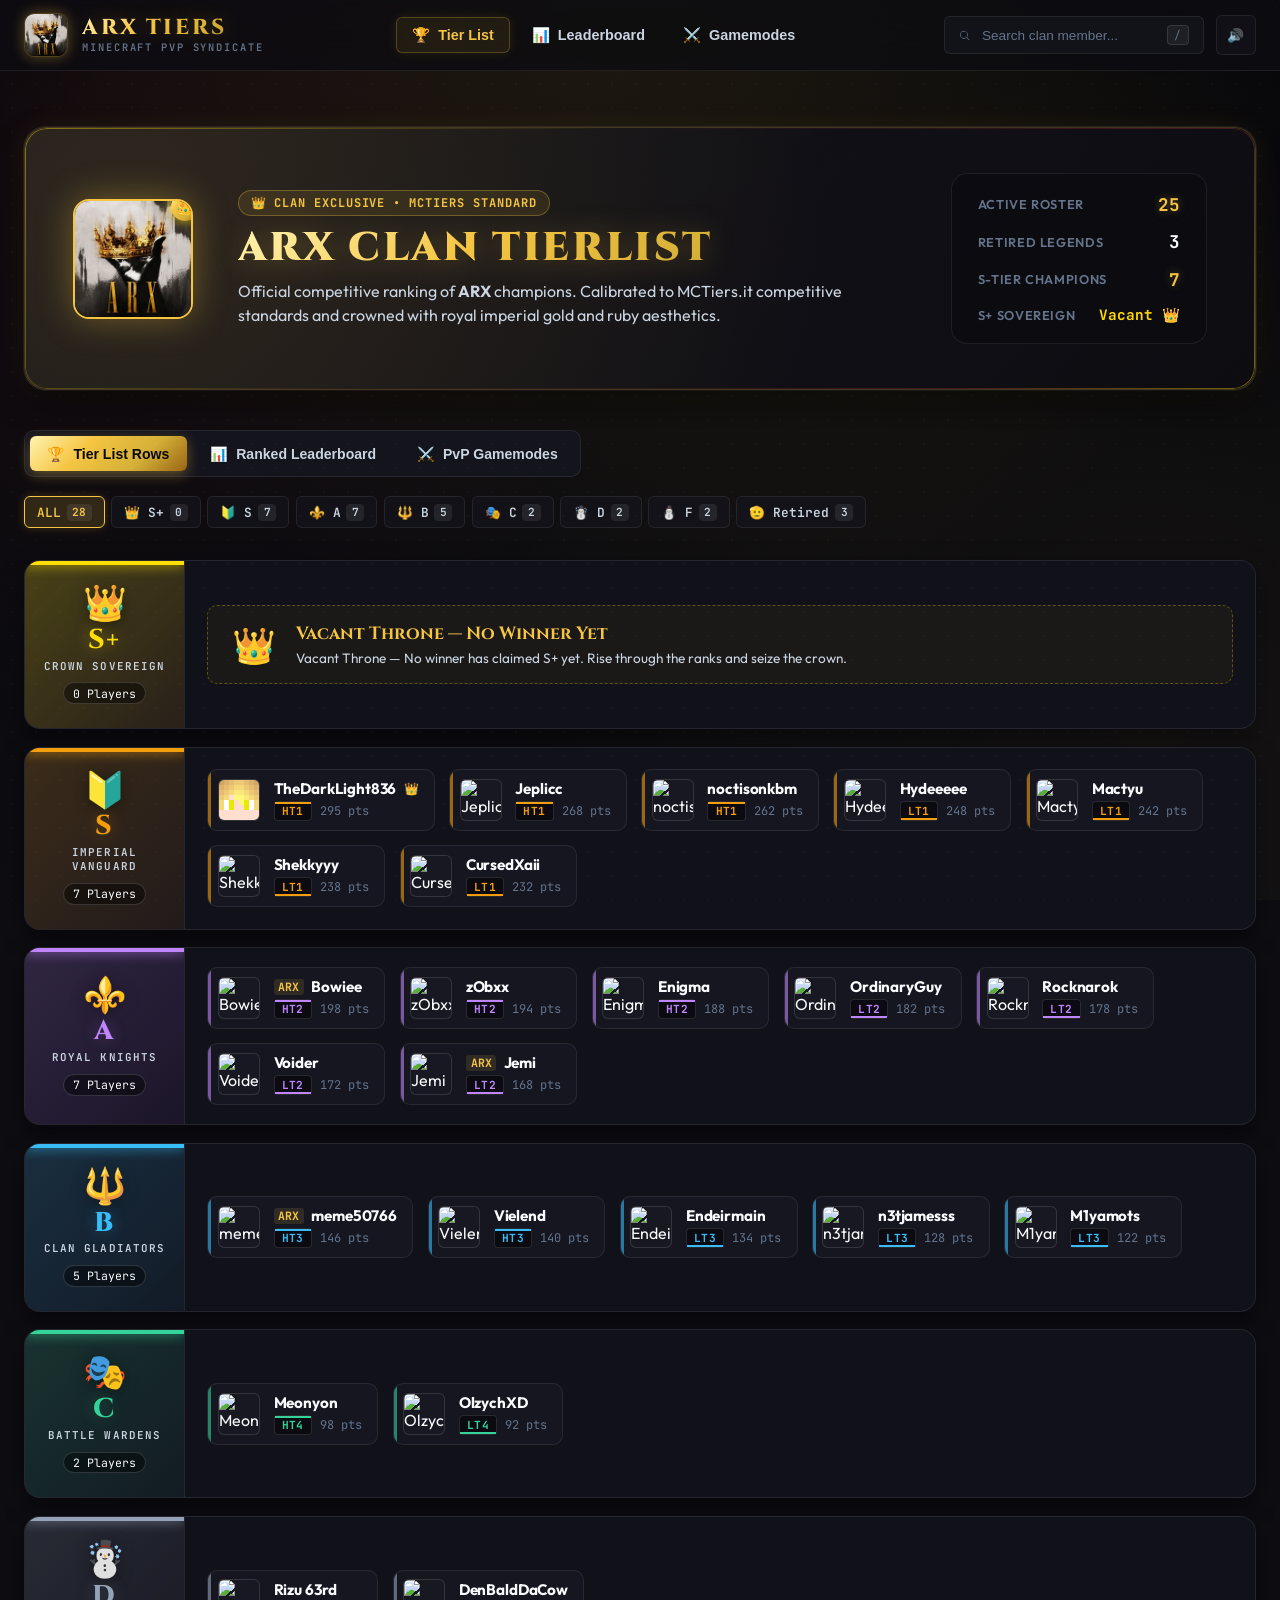
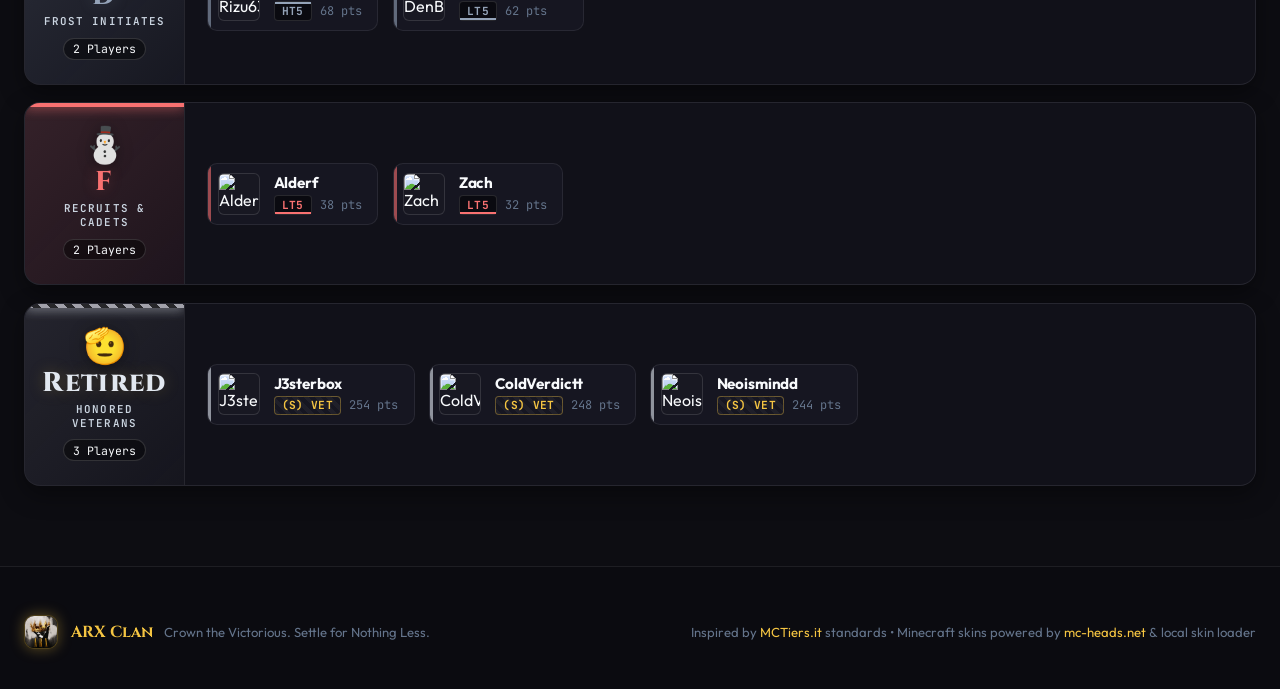
==== commit c3865d8f: "ui: remove floating editor action bar and sync Blade templates" ====
--- a/public/index.html
+++ b/public/index.html
@@ -113,19 +113,6 @@
     <!-- Rendered dynamically via arx-app.js -->
   </main>
 
-  <!-- Floating Editor / Action Bar -->
-  <div class="editor-floating-bar">
-    <button class="editor-btn primary" id="exportTierlistBtn" title="Export Tier List as text">
-      <span>📋</span> Export Text
-    </button>
-    <button class="editor-btn ghost" id="addMemberBtn" title="Add new clan member">
-      <span>➕</span> Add Member
-    </button>
-    <button class="editor-btn ghost" id="resetRosterBtn" title="Reset official roster">
-      <span>🔄</span> Reset
-    </button>
-  </div>
-
   <!-- Player 3D Skin Modal Backdrop -->
   <div class="modal-backdrop" id="playerModalBackdrop">
     <div id="playerModalContent">
@@ -157,6 +144,7 @@
   </footer>
 
   <!-- Scripts -->
+  <script src="js/skinview3d.bundle.js"></script>
   <script src="js/arx-data.js"></script>
   <script src="js/arx-app.js"></script>
 </body>
--- a/public/css/arx-tierlist.css
+++ b/public/css/arx-tierlist.css
@@ -1315,53 +1315,6 @@
   transform: translateY(-2px);
 }
 
-/* --------------------------------------------------------------------------
-   CLAN TIERLIST BUILDER / SIMULATOR TOOL
-   -------------------------------------------------------------------------- */
-.editor-floating-bar {
-  position: fixed;
-  bottom: 2rem;
-  right: 2rem;
-  z-index: 90;
-  display: flex;
-  align-items: center;
-  gap: 0.75rem;
-  background: rgba(13, 13, 20, 0.92);
-  backdrop-filter: blur(16px);
-  padding: 0.5rem 0.8rem;
-  border-radius: 50px;
-  border: 1px solid var(--gold-border);
-  box-shadow: 0 12px 36px rgba(0, 0, 0, 0.7), 0 0 20px rgba(245, 197, 66, 0.2);
-}
-
-.editor-btn {
-  display: inline-flex;
-  align-items: center;
-  gap: 0.45rem;
-  padding: 0.5rem 1rem;
-  border-radius: 50px;
-  font-size: 0.82rem;
-  font-weight: 700;
-  cursor: pointer;
-  border: none;
-  transition: all 0.2s ease;
-}
-
-.editor-btn.primary {
-  background: var(--gold-gradient);
-  color: #000;
-}
-
-.editor-btn.ghost {
-  background: transparent;
-  color: var(--text-secondary);
-}
-
-.editor-btn.ghost:hover {
-  color: #fff;
-  background: rgba(255, 255, 255, 0.08);
-}
-
 /* Toast Notifications */
 .toast-notice {
   position: fixed;
